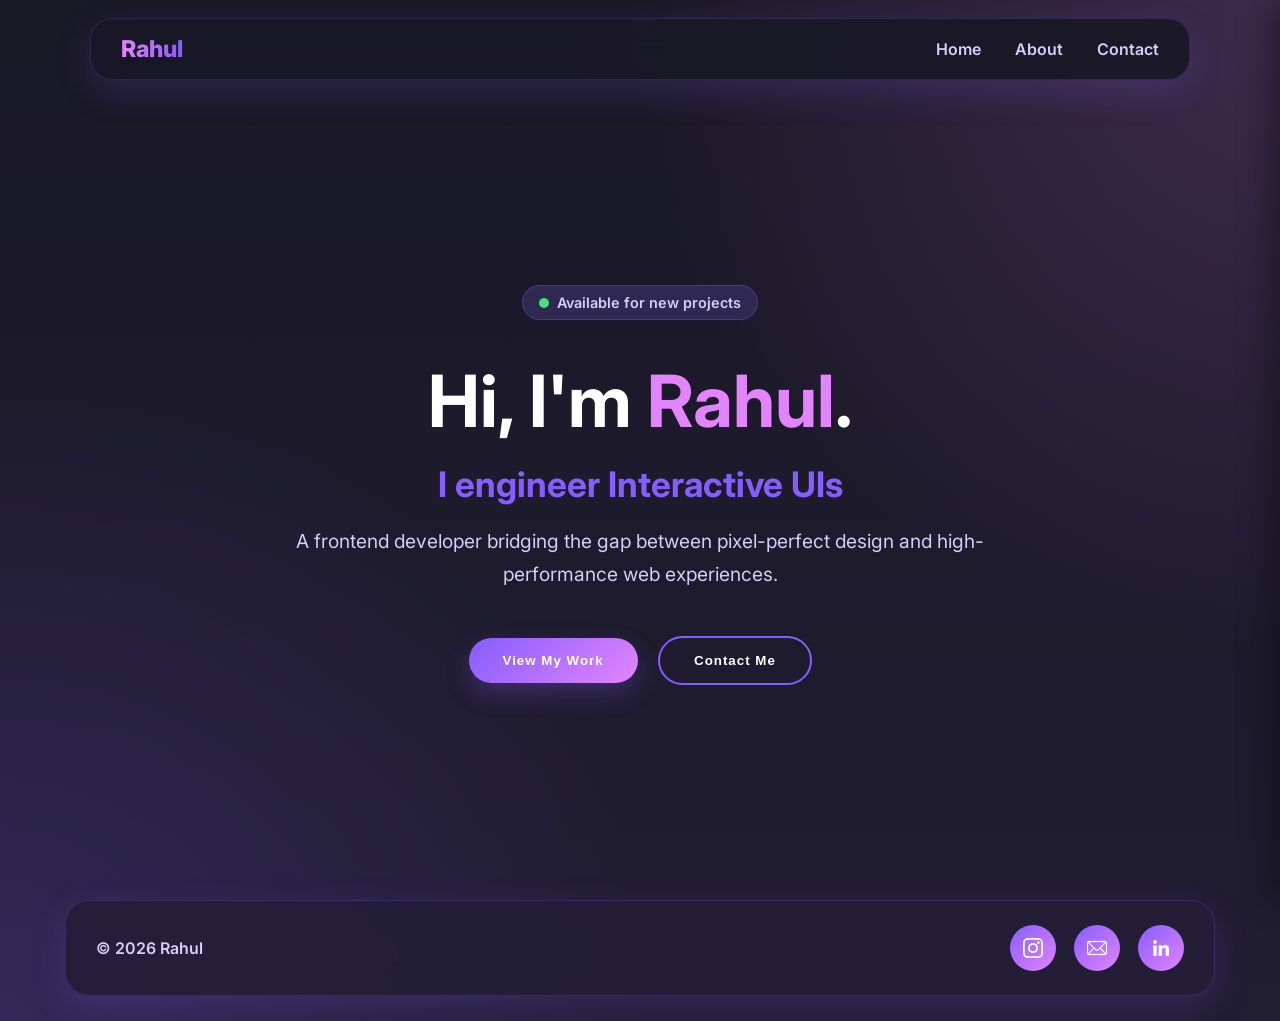
==== index.html @ 1ee29f05 "Portfolio project upload" ====
<!DOCTYPE html>
<html lang="en">
<head>
  <meta charset="UTF-8">
  <meta name="viewport" content="width=device-width, initial-scale=1.0">
  <title>Rahul Portfolio</title>
  <link rel="stylesheet" href="css/style.css">
  <link rel="stylesheet" href="css/responsive.css">
</head>

<body>

  <nav class="navbar">
    <h1>Rahul</h1>

    <ul class="desktop-nav">
      <li><a href="index.html">Home</a></li>
      <li><a href="about.html">About</a></li>
      <li><a href="contact.html">Contact</a></li>
    </ul>

    <div class="menu-btn">
      <span></span>
      <span></span>
      <span></span>
    </div>
  </nav> 
  
  <div class="sidebar">
    <ul class="nav-links">
      <li><a href="index.html">Home</a></li>
      <li><a href="about.html">About</a></li>
      <li><a href="contact.html">Contact</a></li>
    </ul>
  </div>
<main class="main-content">
    <section class="sec"> 
      <div class="status-badge">
        <span class="pulse-dot"></span>
        Available for new projects
      </div>

      <h1>Hi, I'm <span>Rahul</span>.</h1>
      
      <h2>I engineer <span class="changing-text">Interactive UIs</span></h2>
      
      <p>A frontend developer bridging the gap between pixel-perfect design and high-performance web experiences.</p>
    </section>

    <section class="sec"> 
      <button class="btn-primary">View My Work</button>
      <button class="btn-secondary">Contact Me</button>
    </section>
  </main>

  <footer class="footer">
    <div class="copyright"> 
      &copy; 2026 Rahul
    </div>

    <div>
      <ul class="icons"> 
        <li><img src="images/instagram.png" alt="Instagram Icon" /></li>
        <li><img src="images/email.png" alt="Email Icon" /></li>
        <li><img src="images/linkedin.png" alt="LinkedIn Icon" /></li>
      </ul>
    </div>
  </footer>

  <script src="https://cdnjs.cloudflare.com/ajax/libs/gsap/3.12.5/gsap.min.js"></script>
  <script src="js/script.js"></script>

</body>
</html>
---- css/style.css ----
@import url('https://fonts.googleapis.com/css2?family=Inter:wght@100..900&display=swap');

* {
  margin: 0;
  padding: 0;
  box-sizing: border-box;
}

:root {
  --bg: #191825;
  --surface: #241f38;
  --surface-2: #2f2850;
  --primary: #865DFF;
  --secondary: #E384FF;
  --accent: #FFA3FD;
  --text: #ffffff;
  --muted: #d5cdfa;
  --shadow: 0 12px 35px rgba(134, 93, 255, .18);
}

html {
  scroll-behavior: smooth;
}

body {
  font-family: Inter, sans-serif;
  color: var(--text);
  background:
    radial-gradient(circle at top right, rgba(227, 132, 255, .18), transparent 40%),
    radial-gradient(circle at left bottom, rgba(134, 93, 255, .18), transparent 40%),
    linear-gradient(180deg, #191825, #211d33);
  overflow-x: hidden;
}

a {
  text-decoration: none;
}

img {
  display: block;
  max-width: 100%;
}

ul {
  list-style: none;
}

/* ---------- NAVBAR ---------- */
.navbar {
  position: fixed;
  top: 18px;
  left: 50%;
  transform: translateX(-50%);
  width: min(1100px, 92%);
  padding: 16px 30px;
  display: flex;
  justify-content: space-between;
  align-items: center;
  background: rgba(25, 24, 37, .92);
  backdrop-filter: blur(18px);
  border: 1px solid rgba(134, 93, 255, .22);
  border-radius: 22px;
  box-shadow: var(--shadow);
  z-index: 1000;
}

.navbar h1 {
  font-size: 1.45rem;
  font-weight: 800;
  background: linear-gradient(90deg, var(--secondary), var(--primary));
  -webkit-background-clip: text;
  -webkit-text-fill-color: transparent;
}

.desktop-nav {
  display: flex;
  gap: 34px;
}

.desktop-nav a {
  color: var(--muted);
  font-weight: 600;
  position: relative;
  transition: .3s;
}

.desktop-nav a:hover {
  color: white;
}

.desktop-nav a::after {
  content: "";
  position: absolute;
  left: 0;
  bottom: -6px;
  width: 0;
  height: 2px;
  background: linear-gradient(90deg, var(--primary), var(--accent));
  transition: .35s;
}

.desktop-nav a:hover::after {
  width: 100%;
}

.menu-btn {
  display: none;
  flex-direction: column;
  gap: 5px;
  cursor: pointer;
}

.menu-btn span {
  width: 28px;
  height: 3px;
  background: var(--text);
  transition: .35s;
  border-radius: 30px;
}

.menu-btn.active span:nth-child(1) {
  transform: rotate(45deg) translate(5px, 6px);
}

.menu-btn.active span:nth-child(2) {
  opacity: 0;
}

.menu-btn.active span:nth-child(3) {
  transform: rotate(-45deg) translate(5px, -6px);
}

/* ---------- SIDEBAR ---------- */
.sidebar {
  position: fixed;
  right: 0;
  top: 0;
  height: 100vh;
  width: 300px;
  background: linear-gradient(180deg, #211d33, #191825);
  padding: 110px 40px;
  transform: translateX(100%);
  z-index: 999;
  box-shadow: -10px 0 30px rgba(0, 0, 0, .35);
}

.nav-links {
  display: flex;
  flex-direction: column;
  gap: 30px;
}

.nav-links a {
  font-size: 1.4rem;
  font-weight: 700;
  color: var(--muted);
}

/* ---------- MAIN CONTENT ---------- */
.main-content {
  min-height: 100vh;
  display: flex;
  flex-direction: column;
  justify-content: center;
  align-items: center;
  text-align: center;
  padding: 130px 20px 60px;
  gap: 45px;
}

.sec {
  display: flex;
  flex-direction: column;
  gap: 20px;
  align-items: center;
}

.sec:last-child {
  flex-direction: row;
  flex-wrap: wrap;
}
.status-badge {
  display: inline-flex;
  align-items: center;
  gap: 8px;
  padding: 8px 16px;
  background: var(--surface-2);
  border: 1px solid rgba(134, 93, 255, 0.3);
  border-radius: 999px;
  font-size: 0.9rem;
  font-weight: 600;
  color: var(--muted);
  margin-bottom: 20px;
}

.pulse-dot {
  width: 10px;
  height: 10px;
  background-color: #4ade80; /* bright green */
  border-radius: 50%;
  box-shadow: 0 0 0 0 rgba(74, 222, 128, 0.7);
  animation: pulse 2s infinite;
}

@keyframes pulse {
  0% { box-shadow: 0 0 0 0 rgba(74, 222, 128, 0.7); }
  70% { box-shadow: 0 0 0 10px rgba(74, 222, 128, 0); }
  100% { box-shadow: 0 0 0 0 rgba(74, 222, 128, 0); }
}

/* --- Button Hierarchy --- */
.btn-primary {
  /* Keeps your existing button style */
}

.btn-secondary {
  background: transparent;
  border: 2px solid var(--primary);
  color: var(--text);
  box-shadow: none;
}

.btn-secondary:hover {
  background: rgba(134, 93, 255, 0.1);
  transform: translateY(-4px);
}

.main-content h1 {
  font-size: clamp(2.6rem, 7vw, 4.5rem);
  max-width: 900px;
  line-height: 1.15;
}

.main-content h1 span {
  color: var(--secondary);
}

.main-content h2 {
  font-size: clamp(1.5rem, 4vw, 2.2rem);
  color: var(--primary);
}

.main-content p {
  max-width: 700px;
  font-size: 1.2rem;
  line-height: 1.7;
  color: var(--muted);
}

button {
  border: none;
  padding: 15px 34px;
  border-radius: 999px;
  font-weight: 700;
  letter-spacing: 1px;
  background: linear-gradient(135deg, var(--primary), var(--secondary));
  color: white;
  cursor: pointer;
  transition: background 0.35s, box-shadow 0.35s; 
  box-shadow: 0 10px 24px rgba(134, 93, 255, .28);
}

button:hover {
  transform: translateY(-4px);
  background: linear-gradient(135deg, var(--secondary), var(--accent));
}

.about-main,
.contact-main {
  min-height: 100vh;
  padding: 150px 8% 90px;
}

.about-main {
  display: flex;
  flex-direction: column;
  gap: 70px;
}

.about-me h1,
.skills h2,
.contact-main h1 {
  font-size: clamp(2rem, 5vw, 3rem);
  margin-bottom: 25px;
  padding-left: 16px;
  border-left: 8px solid var(--primary);
}

.about-me p {
  font-size: clamp(1.05rem, 2.2vw, 1.35rem);
  line-height: 1.9;
  color: var(--muted);
  max-width: 950px;
}

.skills ul {
  display: flex;
  flex-wrap: wrap;
  gap: 18px;
}

.skills li {
  background: var(--surface-2);
  padding: 14px 22px;
  border-radius: 999px;
  border: 1px solid rgba(227, 132, 255, .25);
  transition: .3s;
}

.skills li:hover {
  transform: translateY(-5px);
  background: var(--primary);
}

.skill-item {
  display: flex;
  align-items: center;
  gap: 10px;
}

.skill-item img {
  width: 20px;
  height: 20px;
}

.contact-main {
  display: flex;
  flex-direction: column;
  justify-content: center;
  align-items: center;
}

form {
  width: min(100%, 560px);
  display: flex;
  flex-direction: column;
  gap: 20px;
}

input,
textarea {
  padding: 16px 18px;
  background: var(--surface);
  border: 2px solid rgba(134, 93, 255, .35);
  color: white;
  border-radius: 18px;
  outline: none;
  font-family: inherit;
}

input:focus,
textarea:focus {
  border-color: var(--accent);
  box-shadow: 0 0 0 4px rgba(255, 163, 253, .1);
}

textarea {
  resize: vertical;
  min-height: 160px;
}

/* ---------- FOOTER FIXED ---------- */
.footer {
  width: min(1150px, 94%);
  margin-left: auto;
  margin-right: auto;
  margin-bottom: 25px;
  padding: 24px 30px;
  background: rgba(36, 31, 56, .9);
  backdrop-filter: blur(16px);
  border: 1px solid rgba(134, 93, 255, .22);
  border-radius: 24px;
  display: flex;
  justify-content: space-between;
  align-items: center;
  flex-wrap: wrap;
  gap: 20px;
  box-shadow: var(--shadow);
}

.copyright {
  color: var(--muted);
  font-weight: 600;
}

.icons {
  display: flex;
  gap: 18px;
}

.icons li {
  width: 46px;
  height: 46px;
  border-radius: 50%;
  display: flex;
  align-items: center;
  justify-content: center;
  background: linear-gradient(135deg, var(--primary), var(--secondary));
  transition: .35s;
}

.icons li:hover {
  transform: translateY(-5px) scale(1.05);
}

.icons img {
  width: 20px;
  height: 20px;
  filter: brightness(0) invert(1);
}
---- css/responsive.css ----
@media(max-width:768px){
.menu-btn{
display:flex;
}

.desktop-nav{
display:none;
}

.navbar{
padding:14px 22px;
}

.sec:last-child{
flex-direction:column;
}

.footer{
flex-direction:column;
text-align:center;
}

.about-main,
.contact-main,
.main-content{
padding-left:22px;
padding-right:22px;
}
}
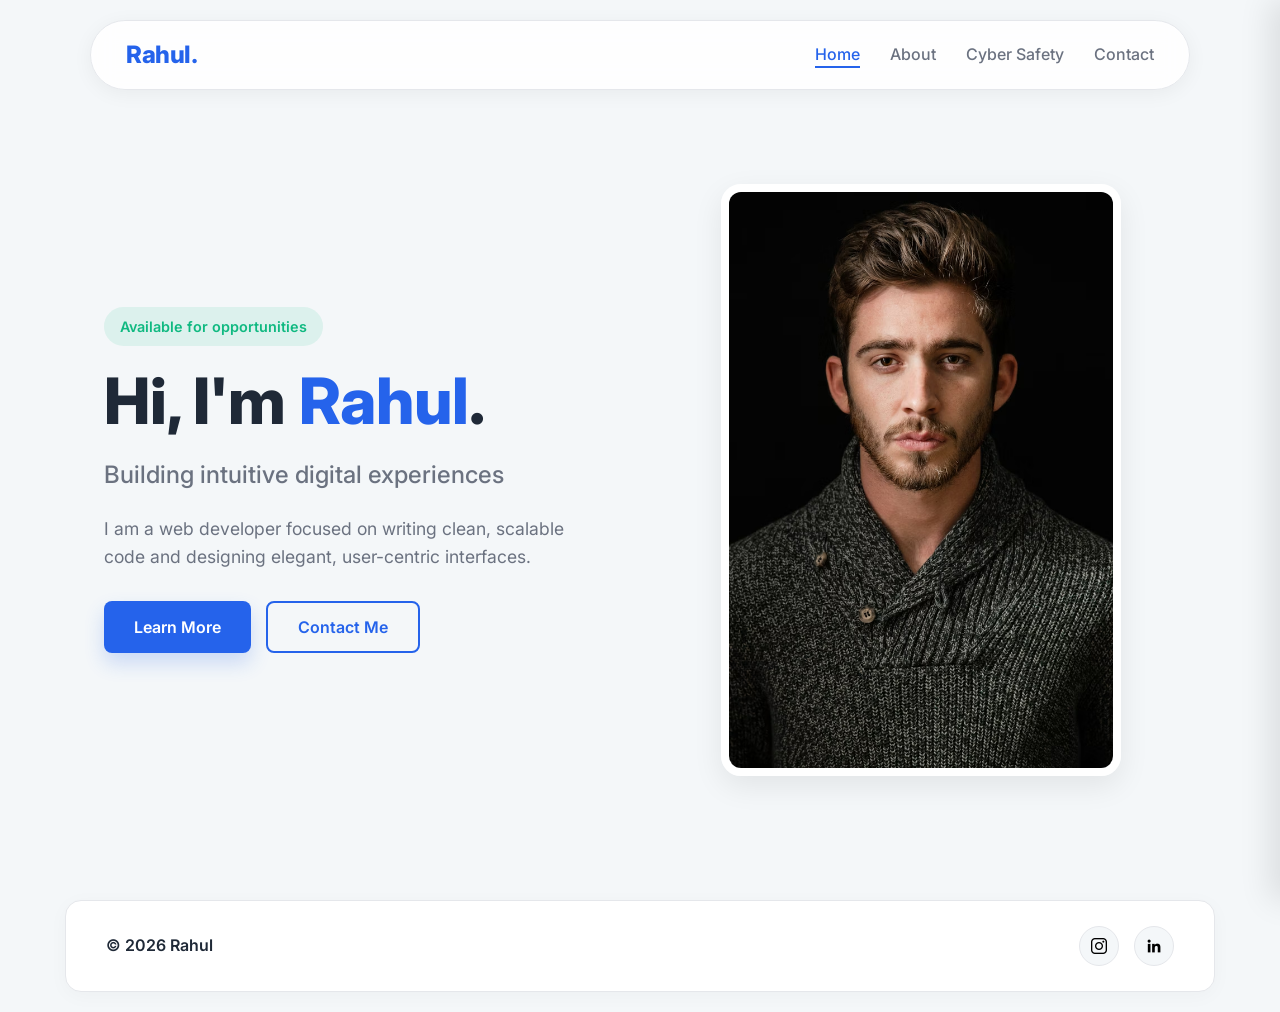
==== commit 32730dfb: "redesign the portfolio" ====
--- a/index.html
+++ b/index.html
@@ -3,26 +3,22 @@
 <head>
   <meta charset="UTF-8">
   <meta name="viewport" content="width=device-width, initial-scale=1.0">
-  <title>Rahul Portfolio</title>
+  <title>Rahul Portfolio - Home</title>
   <link rel="stylesheet" href="css/style.css">
   <link rel="stylesheet" href="css/responsive.css">
 </head>
-
 <body>
 
   <nav class="navbar">
-    <h1>Rahul</h1>
-
+    <h1>Rahul.</h1>
     <ul class="desktop-nav">
-      <li><a href="index.html">Home</a></li>
+      <li><a href="index.html" class="active">Home</a></li>
       <li><a href="about.html">About</a></li>
+      <li><a href="cyberSafety.html">Cyber Safety</a></li>
       <li><a href="contact.html">Contact</a></li>
     </ul>
-
     <div class="menu-btn">
-      <span></span>
-      <span></span>
-      <span></span>
+      <span></span><span></span><span></span>
     </div>
   </nav> 
   
@@ -30,45 +26,40 @@
     <ul class="nav-links">
       <li><a href="index.html">Home</a></li>
       <li><a href="about.html">About</a></li>
+      <li><a href="cyberSafety.html">Cyber Safety</a></li>
       <li><a href="contact.html">Contact</a></li>
     </ul>
   </div>
-<main class="main-content">
-    <section class="sec"> 
-      <div class="status-badge">
-        <span class="pulse-dot"></span>
-        Available for new projects
+
+  <main class="home-main">
+    <div class="home-text">
+      <div class="status-badge">Available for opportunities</div>
+      <h1>Hi, I'm <span>Rahul</span>.</h1>
+      <h2>Building <span class="changing-text">intuitive digital experiences</span></h2>
+      <p>I am a web developer focused on writing clean, scalable code and designing elegant, user-centric interfaces.</p>
+      
+      <div class="home-buttons">
+        <button class="btn-primary" onclick="window.location.href='about.html'">Learn More</button>
+        <button class="btn-secondary" onclick="window.location.href='contact.html'">Contact Me</button>
       </div>
+    </div>
 
-      <h1>Hi, I'm <span>Rahul</span>.</h1>
-      
-      <h2>I engineer <span class="changing-text">Interactive UIs</span></h2>
-      
-      <p>A frontend developer bridging the gap between pixel-perfect design and high-performance web experiences.</p>
-    </section>
-
-    <section class="sec"> 
-      <button class="btn-primary">View My Work</button>
-      <button class="btn-secondary">Contact Me</button>
-    </section>
+    <div class="home-image-container">
+      <img src="images/person.avif" alt="Rahul Portrait" class="home-image">
+    </div>
   </main>
 
   <footer class="footer">
-    <div class="copyright"> 
-      &copy; 2026 Rahul
-    </div>
-
+    <div class="copyright">&copy; 2026 Rahul</div>
     <div>
       <ul class="icons"> 
-        <li><img src="images/instagram.png" alt="Instagram Icon" /></li>
-        <li><img src="images/email.png" alt="Email Icon" /></li>
-        <li><img src="images/linkedin.png" alt="LinkedIn Icon" /></li>
+        <li><img src="images/instagram.png" alt="IG" style="width:16px;"></li>
+        <li><img src="images/linkedin.png" alt="IN" style="width:16px;"></li>
       </ul>
     </div>
   </footer>
 
   <script src="https://cdnjs.cloudflare.com/ajax/libs/gsap/3.12.5/gsap.min.js"></script>
   <script src="js/script.js"></script>
-
 </body>
 </html>
--- a/css/style.css
+++ b/css/style.css
@@ -1,4 +1,4 @@
-@import url('https://fonts.googleapis.com/css2?family=Inter:wght@100..900&display=swap');
+@import url('https://fonts.googleapis.com/css2?family=Inter:wght@300;400;500;600;700;800&display=swap');
 
 * {
   margin: 0;
@@ -7,15 +7,16 @@
 }
 
 :root {
-  --bg: #191825;
-  --surface: #241f38;
-  --surface-2: #2f2850;
-  --primary: #865DFF;
-  --secondary: #E384FF;
-  --accent: #FFA3FD;
-  --text: #ffffff;
-  --muted: #d5cdfa;
-  --shadow: 0 12px 35px rgba(134, 93, 255, .18);
+  --bg: #F4F7F9; /* Light gray-blue background */
+  --surface: #FFFFFF; /* Pure white cards */
+  --primary: #2563EB; /* Royal Blue */
+  --primary-hover: #1D4ED8;
+  --secondary: #10B981; /* Emerald Green (Good for safety theme) */
+  --text-main: #1F2937; /* Dark Slate */
+  --text-muted: #6B7280; /* Medium Gray */
+  --border: #E5E7EB;
+  --shadow: 0 10px 30px rgba(0, 0, 0, 0.08);
+  --shadow-hover: 0 20px 40px rgba(37, 99, 235, 0.15);
 }
 
 html {
@@ -23,13 +24,11 @@
 }
 
 body {
-  font-family: Inter, sans-serif;
-  color: var(--text);
-  background:
-    radial-gradient(circle at top right, rgba(227, 132, 255, .18), transparent 40%),
-    radial-gradient(circle at left bottom, rgba(134, 93, 255, .18), transparent 40%),
-    linear-gradient(180deg, #191825, #211d33);
+  font-family: 'Inter', sans-serif;
+  color: var(--text-main);
+  background-color: var(--bg);
   overflow-x: hidden;
+  line-height: 1.6;
 }
 
 a {
@@ -48,58 +47,57 @@
 /* ---------- NAVBAR ---------- */
 .navbar {
   position: fixed;
-  top: 18px;
+  top: 20px;
   left: 50%;
   transform: translateX(-50%);
   width: min(1100px, 92%);
-  padding: 16px 30px;
+  padding: 15px 35px;
   display: flex;
   justify-content: space-between;
   align-items: center;
-  background: rgba(25, 24, 37, .92);
-  backdrop-filter: blur(18px);
-  border: 1px solid rgba(134, 93, 255, .22);
-  border-radius: 22px;
-  box-shadow: var(--shadow);
+  background: rgba(255, 255, 255, 0.85);
+  backdrop-filter: blur(12px);
+  border: 1px solid var(--border);
+  border-radius: 50px;
+  box-shadow: 0 4px 20px rgba(0,0,0,0.05);
   z-index: 1000;
 }
 
 .navbar h1 {
-  font-size: 1.45rem;
+  font-size: 1.5rem;
   font-weight: 800;
-  background: linear-gradient(90deg, var(--secondary), var(--primary));
-  -webkit-background-clip: text;
-  -webkit-text-fill-color: transparent;
+  color: var(--primary);
+  letter-spacing: -0.5px;
 }
 
 .desktop-nav {
   display: flex;
-  gap: 34px;
+  gap: 30px;
 }
 
 .desktop-nav a {
-  color: var(--muted);
-  font-weight: 600;
+  color: var(--text-muted);
+  font-weight: 500;
   position: relative;
-  transition: .3s;
-}
-
-.desktop-nav a:hover {
-  color: white;
+  transition: color 0.3s;
+}
+
+.desktop-nav a:hover, .desktop-nav a.active {
+  color: var(--primary);
 }
 
 .desktop-nav a::after {
   content: "";
   position: absolute;
   left: 0;
-  bottom: -6px;
+  bottom: -4px;
   width: 0;
   height: 2px;
-  background: linear-gradient(90deg, var(--primary), var(--accent));
-  transition: .35s;
-}
-
-.desktop-nav a:hover::after {
+  background: var(--primary);
+  transition: 0.3s;
+}
+
+.desktop-nav a:hover::after, .desktop-nav a.active::after {
   width: 100%;
 }
 
@@ -111,23 +109,11 @@
 }
 
 .menu-btn span {
-  width: 28px;
+  width: 25px;
   height: 3px;
-  background: var(--text);
-  transition: .35s;
-  border-radius: 30px;
-}
-
-.menu-btn.active span:nth-child(1) {
-  transform: rotate(45deg) translate(5px, 6px);
-}
-
-.menu-btn.active span:nth-child(2) {
-  opacity: 0;
-}
-
-.menu-btn.active span:nth-child(3) {
-  transform: rotate(-45deg) translate(5px, -6px);
+  background: var(--text-main);
+  transition: 0.3s;
+  border-radius: 5px;
 }
 
 /* ---------- SIDEBAR ---------- */
@@ -136,275 +122,320 @@
   right: 0;
   top: 0;
   height: 100vh;
-  width: 300px;
-  background: linear-gradient(180deg, #211d33, #191825);
-  padding: 110px 40px;
+  width: 280px;
+  background: var(--surface);
+  padding: 100px 40px;
   transform: translateX(100%);
   z-index: 999;
-  box-shadow: -10px 0 30px rgba(0, 0, 0, .35);
+  box-shadow: -10px 0 30px rgba(0, 0, 0, 0.1);
+  border-left: 1px solid var(--border);
 }
 
 .nav-links {
   display: flex;
   flex-direction: column;
-  gap: 30px;
+  gap: 25px;
 }
 
 .nav-links a {
-  font-size: 1.4rem;
-  font-weight: 700;
-  color: var(--muted);
-}
-
-/* ---------- MAIN CONTENT ---------- */
-.main-content {
-  min-height: 100vh;
-  display: flex;
-  flex-direction: column;
-  justify-content: center;
-  align-items: center;
-  text-align: center;
-  padding: 130px 20px 60px;
-  gap: 45px;
-}
-
-.sec {
-  display: flex;
-  flex-direction: column;
-  gap: 20px;
-  align-items: center;
-}
-
-.sec:last-child {
-  flex-direction: row;
-  flex-wrap: wrap;
-}
-.status-badge {
-  display: inline-flex;
-  align-items: center;
-  gap: 8px;
-  padding: 8px 16px;
-  background: var(--surface-2);
-  border: 1px solid rgba(134, 93, 255, 0.3);
-  border-radius: 999px;
-  font-size: 0.9rem;
+  font-size: 1.2rem;
   font-weight: 600;
-  color: var(--muted);
-  margin-bottom: 20px;
-}
-
-.pulse-dot {
-  width: 10px;
-  height: 10px;
-  background-color: #4ade80; /* bright green */
-  border-radius: 50%;
-  box-shadow: 0 0 0 0 rgba(74, 222, 128, 0.7);
-  animation: pulse 2s infinite;
-}
-
-@keyframes pulse {
-  0% { box-shadow: 0 0 0 0 rgba(74, 222, 128, 0.7); }
-  70% { box-shadow: 0 0 0 10px rgba(74, 222, 128, 0); }
-  100% { box-shadow: 0 0 0 0 rgba(74, 222, 128, 0); }
-}
-
-/* --- Button Hierarchy --- */
+  color: var(--text-main);
+}
+
+.nav-links a:hover {
+  color: var(--primary);
+}
+
+/* ---------- BUTTONS ---------- */
+button {
+  border: none;
+  padding: 14px 30px;
+  border-radius: 8px;
+  font-weight: 600;
+  font-family: inherit;
+  font-size: 1rem;
+  cursor: pointer;
+  transition: all 0.3s ease;
+}
+
 .btn-primary {
-  /* Keeps your existing button style */
+  background: var(--primary);
+  color: white;
+  box-shadow: 0 10px 20px rgba(37, 99, 235, 0.2);
+}
+
+.btn-primary:hover {
+  background: var(--primary-hover);
+  transform: translateY(-2px);
+  box-shadow: 0 15px 25px rgba(37, 99, 235, 0.3);
 }
 
 .btn-secondary {
   background: transparent;
   border: 2px solid var(--primary);
-  color: var(--text);
-  box-shadow: none;
+  color: var(--primary);
 }
 
 .btn-secondary:hover {
-  background: rgba(134, 93, 255, 0.1);
-  transform: translateY(-4px);
-}
-
-.main-content h1 {
-  font-size: clamp(2.6rem, 7vw, 4.5rem);
-  max-width: 900px;
-  line-height: 1.15;
-}
-
-.main-content h1 span {
-  color: var(--secondary);
-}
-
-.main-content h2 {
-  font-size: clamp(1.5rem, 4vw, 2.2rem);
-  color: var(--primary);
-}
-
-.main-content p {
-  max-width: 700px;
-  font-size: 1.2rem;
-  line-height: 1.7;
-  color: var(--muted);
-}
-
-button {
-  border: none;
-  padding: 15px 34px;
-  border-radius: 999px;
-  font-weight: 700;
-  letter-spacing: 1px;
-  background: linear-gradient(135deg, var(--primary), var(--secondary));
-  color: white;
-  cursor: pointer;
-  transition: background 0.35s, box-shadow 0.35s; 
-  box-shadow: 0 10px 24px rgba(134, 93, 255, .28);
-}
-
-button:hover {
-  transform: translateY(-4px);
-  background: linear-gradient(135deg, var(--secondary), var(--accent));
-}
-
-.about-main,
-.contact-main {
+  background: rgba(37, 99, 235, 0.05);
+  transform: translateY(-2px);
+}
+
+/* ---------- HOME PAGE ---------- */
+.home-main {
   min-height: 100vh;
-  padding: 150px 8% 90px;
-}
-
-.about-main {
-  display: flex;
-  flex-direction: column;
-  gap: 70px;
-}
-
-.about-me h1,
-.skills h2,
-.contact-main h1 {
-  font-size: clamp(2rem, 5vw, 3rem);
-  margin-bottom: 25px;
-  padding-left: 16px;
-  border-left: 8px solid var(--primary);
-}
-
-.about-me p {
-  font-size: clamp(1.05rem, 2.2vw, 1.35rem);
-  line-height: 1.9;
-  color: var(--muted);
-  max-width: 950px;
-}
-
-.skills ul {
-  display: flex;
-  flex-wrap: wrap;
-  gap: 18px;
-}
-
-.skills li {
-  background: var(--surface-2);
-  padding: 14px 22px;
-  border-radius: 999px;
-  border: 1px solid rgba(227, 132, 255, .25);
-  transition: .3s;
-}
-
-.skills li:hover {
-  transform: translateY(-5px);
-  background: var(--primary);
-}
-
-.skill-item {
-  display: flex;
-  align-items: center;
-  gap: 10px;
-}
-
-.skill-item img {
-  width: 20px;
-  height: 20px;
-}
-
-.contact-main {
-  display: flex;
-  flex-direction: column;
+  display: flex;
+  align-items: center;
   justify-content: center;
-  align-items: center;
-}
-
-form {
-  width: min(100%, 560px);
+  padding: 120px 5% 60px;
+  max-width: 1200px;
+  margin: 0 auto;
+  gap: 50px;
+}
+
+.home-text {
+  flex: 1;
   display: flex;
   flex-direction: column;
   gap: 20px;
 }
 
-input,
-textarea {
-  padding: 16px 18px;
+.status-badge {
+  display: inline-flex;
+  align-items: center;
+  gap: 8px;
+  padding: 8px 16px;
+  background: rgba(16, 185, 129, 0.1);
+  color: var(--secondary);
+  border-radius: 50px;
+  font-size: 0.9rem;
+  font-weight: 600;
+  width: fit-content;
+}
+
+.home-text h1 {
+  font-size: clamp(3rem, 5vw, 4rem);
+  line-height: 1.1;
+  color: var(--text-main);
+  font-weight: 800;
+}
+
+.home-text h1 span {
+  color: var(--primary);
+}
+
+.home-text h2 {
+  font-size: 1.5rem;
+  color: var(--text-muted);
+  font-weight: 500;
+}
+
+.home-text p {
+  font-size: 1.1rem;
+  color: var(--text-muted);
+  max-width: 500px;
+  margin-bottom: 10px;
+}
+
+.home-buttons {
+  display: flex;
+  gap: 15px;
+}
+
+.home-image-container {
+  flex: 1;
+  display: flex;
+  justify-content: center;
+}
+
+.home-image {
+  width: 100%;
+  max-width: 400px;
+  border-radius: 20px;
+  box-shadow: var(--shadow);
+  border: 8px solid var(--surface);
+  transition: transform 0.3s;
+}
+
+.home-image:hover {
+  transform: translateY(-10px);
+}
+
+/* ---------- ABOUT PAGE ---------- */
+.about-main {
+  padding: 140px 5% 80px;
+  max-width: 1000px;
+  margin: 0 auto;
+  display: flex;
+  flex-direction: column;
+  gap: 60px;
+}
+
+.section-title {
+  font-size: 2.5rem;
+  color: var(--text-main);
+  margin-bottom: 20px;
+  font-weight: 800;
+}
+
+.about-me p {
+  font-size: 1.15rem;
+  color: var(--text-muted);
+  line-height: 1.8;
+}
+
+.skills ul {
+  display: flex;
+  flex-wrap: wrap;
+  gap: 15px;
+  margin-top: 20px;
+}
+
+.skills li {
   background: var(--surface);
-  border: 2px solid rgba(134, 93, 255, .35);
-  color: white;
-  border-radius: 18px;
+  padding: 12px 24px;
+  border-radius: 10px;
+  border: 1px solid var(--border);
+  box-shadow: 0 4px 6px rgba(0,0,0,0.02);
+  transition: all 0.3s ease;
+  font-weight: 600;
+  color: var(--text-main);
+  display: flex;
+  align-items: center;
+  gap: 10px;
+}
+
+.skills li:hover {
+  border-color: var(--primary);
+  transform: translateY(-3px);
+  box-shadow: var(--shadow);
+}
+
+/* ---------- CYBER SAFETY PAGE ---------- */
+.cyber-main {
+  padding: 140px 5% 80px;
+  max-width: 1200px;
+  margin: 0 auto;
+}
+
+.cyber-intro {
+  text-align: center;
+  max-width: 700px;
+  margin: 0 auto 50px;
+}
+
+.cyber-intro p {
+  color: var(--text-muted);
+  font-size: 1.1rem;
+}
+
+.safety-grid {
+  display: grid;
+  grid-template-columns: repeat(auto-fit, minmax(300px, 1fr));
+  gap: 30px;
+}
+
+.safety-card {
+  background: var(--surface);
+  padding: 30px;
+  border-radius: 16px;
+  border: 1px solid var(--border);
+  box-shadow: var(--shadow);
+  transition: transform 0.3s ease;
+}
+
+.safety-card:hover {
+  transform: translateY(-5px);
+  border-color: var(--secondary);
+}
+
+.safety-card h3 {
+  color: var(--primary);
+  font-size: 1.3rem;
+  margin-bottom: 12px;
+}
+
+.safety-card p {
+  color: var(--text-muted);
+  font-size: 0.95rem;
+}
+
+/* ---------- CONTACT PAGE ---------- */
+.contact-main {
+  padding: 140px 5% 80px;
+  max-width: 600px;
+  margin: 0 auto;
+  text-align: center;
+}
+
+form {
+  display: flex;
+  flex-direction: column;
+  gap: 20px;
+  background: var(--surface);
+  padding: 40px;
+  border-radius: 16px;
+  box-shadow: var(--shadow);
+  border: 1px solid var(--border);
+  margin-top: 30px;
+}
+
+input, textarea {
+  width: 100%;
+  padding: 15px;
+  border: 1px solid var(--border);
+  border-radius: 8px;
+  font-family: inherit;
+  font-size: 1rem;
+  color: var(--text-main);
+  background: var(--bg);
+  transition: all 0.3s;
+}
+
+input:focus, textarea:focus {
   outline: none;
-  font-family: inherit;
-}
-
-input:focus,
-textarea:focus {
-  border-color: var(--accent);
-  box-shadow: 0 0 0 4px rgba(255, 163, 253, .1);
-}
-
-textarea {
-  resize: vertical;
-  min-height: 160px;
-}
-
-/* ---------- FOOTER FIXED ---------- */
+  border-color: var(--primary);
+  box-shadow: 0 0 0 3px rgba(37, 99, 235, 0.1);
+}
+
+/* ---------- FOOTER ---------- */
 .footer {
   width: min(1150px, 94%);
-  margin-left: auto;
-  margin-right: auto;
-  margin-bottom: 25px;
-  padding: 24px 30px;
-  background: rgba(36, 31, 56, .9);
-  backdrop-filter: blur(16px);
-  border: 1px solid rgba(134, 93, 255, .22);
-  border-radius: 24px;
+  margin: 0 auto 20px;
+  padding: 25px 40px;
+  background: var(--surface);
+  border: 1px solid var(--border);
+  border-radius: 16px;
   display: flex;
   justify-content: space-between;
   align-items: center;
-  flex-wrap: wrap;
-  gap: 20px;
-  box-shadow: var(--shadow);
+  box-shadow: 0 4px 20px rgba(0,0,0,0.03);
 }
 
 .copyright {
-  color: var(--muted);
+  color: var(--text-main);
   font-weight: 600;
 }
 
 .icons {
   display: flex;
-  gap: 18px;
+  gap: 15px;
 }
 
 .icons li {
-  width: 46px;
-  height: 46px;
+  width: 40px;
+  height: 40px;
   border-radius: 50%;
+  background: var(--bg);
   display: flex;
   align-items: center;
   justify-content: center;
-  background: linear-gradient(135deg, var(--primary), var(--secondary));
-  transition: .35s;
+  transition: 0.3s;
+  border: 1px solid var(--border);
 }
 
 .icons li:hover {
-  transform: translateY(-5px) scale(1.05);
-}
-
-.icons img {
-  width: 20px;
-  height: 20px;
-  filter: brightness(0) invert(1);
+  background: var(--primary);
+  transform: translateY(-3px);
 }
--- a/css/responsive.css
+++ b/css/responsive.css
@@ -1,29 +1,54 @@
-@media(max-width:768px){
-.menu-btn{
-display:flex;
+@media (max-width: 900px) {
+  /* Homepage Stack */
+  .home-main {
+    flex-direction: column-reverse; /* Puts image above text on mobile */
+    text-align: center;
+    padding-top: 130px;
+    gap: 30px;
+  }
+  
+  .home-text {
+    align-items: center;
+  }
+  
+  .home-buttons {
+    justify-content: center;
+  }
+
+  .home-image {
+    max-width: 300px;
+  }
 }
 
-.desktop-nav{
-display:none;
-}
+@media (max-width: 768px) {
+  /* Navbar */
+  .desktop-nav {
+    display: none;
+  }
 
-.navbar{
-padding:14px 22px;
-}
+  .menu-btn {
+    display: flex;
+  }
 
-.sec:last-child{
-flex-direction:column;
-}
+  .navbar {
+    padding: 15px 25px;
+    width: 95%;
+  }
 
-.footer{
-flex-direction:column;
-text-align:center;
-}
+  /* Padding adjustments */
+  .about-main, .cyber-main, .contact-main {
+    padding: 120px 20px 60px;
+  }
 
-.about-main,
-.contact-main,
-.main-content{
-padding-left:22px;
-padding-right:22px;
-}
+  .section-title {
+    font-size: 2rem;
+  }
+
+  /* Footer stack */
+  .footer {
+    flex-direction: column;
+    text-align: center;
+    gap: 15px;
+    padding: 20px;
+  }
 }
